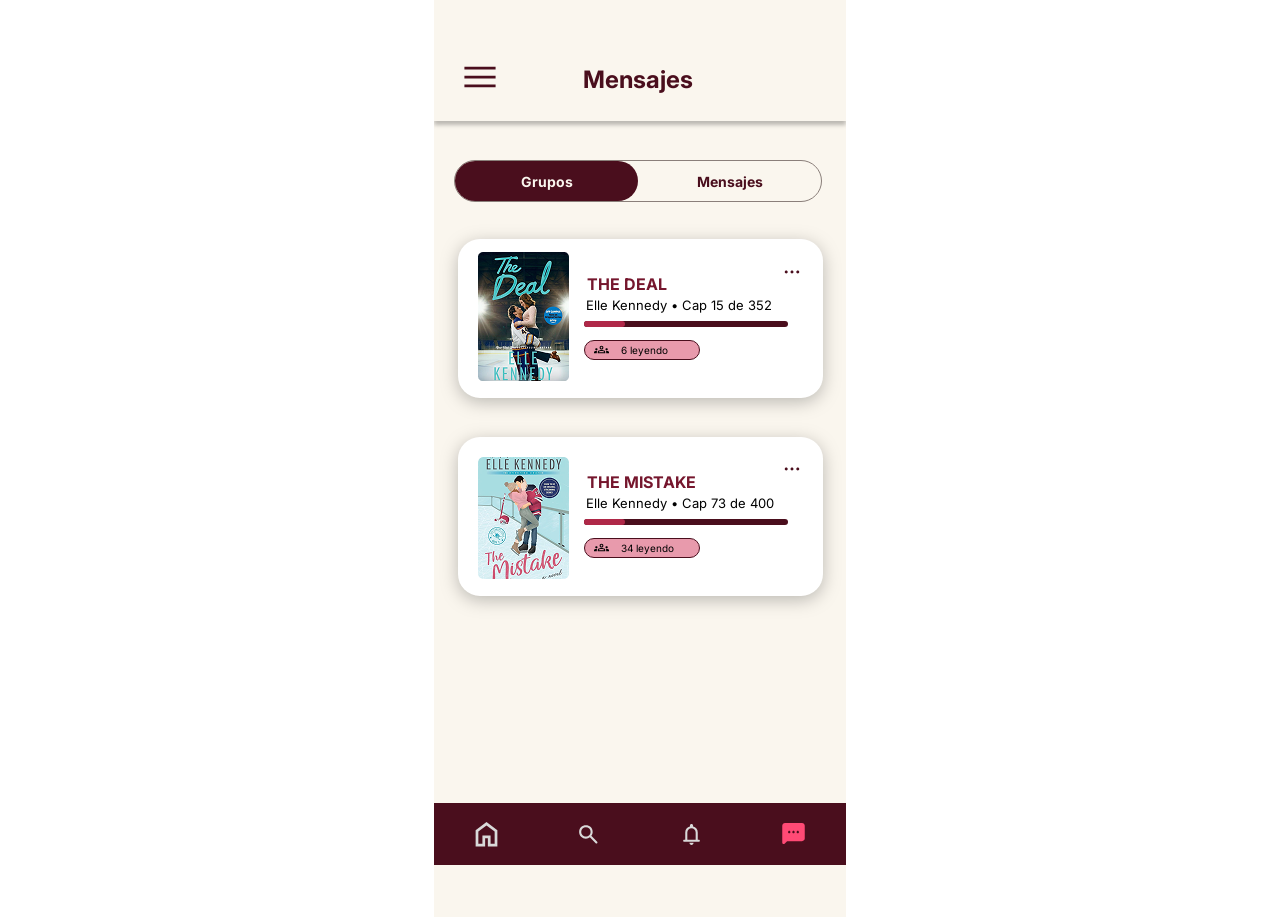
==== chatgrupales1.html @ fe2b1b78 "Add files via upload" ====
<!DOCTYPE html>
<html>
<head>
    <meta charset="utf-8">
    <meta name="viewport" content="initial-scale=1, width=device-width">
    <link rel="stylesheet" href="./chatgrupales2.css" />
    <link rel="stylesheet" href="https://fonts.googleapis.com/css2?family=Inter:wght@400;700&display=swap" />
</head>
<body>
    
    <div class="chat-grupales">
        <div class="chat-grupales-child"></div>
        <b class="mensajes">Mensajes</b>

        <div class="tab">
    <button class="tablinks active"
            onclick="mostrarGrupos(event)">
        Grupos
    </button>

    <button class="tablinks"
            onclick="mostrarMensajes(event)">
        Mensajes
    </button>
        </div>
        
        <div id="grupos">
            <button class="card1" id="cardDealBtn" aria-label="Abrir grupo The Deal" onclick="abrir()">
            <div class="card">
                <div class="card-child"></div>
            </div>
            <img class="thedeal-icon" alt="" src="thedeal.png">
            
            <div class="barprocess">
                <div class="barprocess-child"></div>
                <div class="frame"></div>
                <div class="rectangle-parent">
                    <div class="group-child"></div>
                    <div class="frame2"></div>
                </div>
            </div>
            <div class="leyendo">
                <div class="leyendo-child"></div>
                <div class="frame3"></div>
                <div class="leyendo2">6 leyendo</div>
                <img class="personas2-icon" alt="" src="personas2.svg">
            </div>
            <b class="the-deal">THE DEAL</b>
            <div class="elle-kennedy">Elle Kennedy • Cap 15 de 352</div>
        </button>
        
        
        <button class="card2" id="cardMistakeBtn" aria-label="Abrir grupo The Mistake">
            <div class="card">
                <div class="card-child"></div>
            </div>
            <div class="barprocess">
                <div class="barprocess-child"></div>
                <div class="frame"></div>
                <div class="rectangle-parent">
                    <div class="group-child"></div>
                    <div class="frame2"></div>
                </div>
            </div>
            <div class="leyendo">
                <div class="leyendo-child"></div>
                <div class="frame3"></div>
                <div class="leyendo2">34 leyendo</div>
                <img class="personas2-icon" alt="" src="personas2.svg">
            </div>
            <b class="the-deal">THE MISTAKE</b>
            <div class="elle-kennedy">Elle Kennedy • Cap 73 de 400</div>
            <div class="themistake">
                <img class="themistake-icon" alt="" src="themistake.png">
            </div>
        </button>
        
        <img class="puntos-icon" alt="" src="3puntos.svg">
        <img class="puntos-icon2" alt="" src="3puntos.svg">
        </div>

        <div id="mensajesTab">

    <button class="chat-card">
        <img src="imgperfil.svg" class="chat-img">
        <div class="chat-info">
            <div class="chat-header">
                <b>Sofía Bautista</b>
                <span>9:32 PM</span>
            </div>
            <div class="chat-preview">
                ¿Ya terminaste el capítulo 15?
            </div>
        </div>
    </button>


    <button class="chat-card chat-card2">
        <img src="imgperfil2.svg" class="chat-img">

        <div class="chat-info">
            <div class="chat-header">
                <b>Camila Ewens</b>
                <span>8:15 PM</span>
            </div>

            <div class="chat-preview">
                Te envié una recomendación 📚
            </div>
        </div>
    </button>
</div>
        
       
        <div class="nav-bar">
            <button class="nav-btn" id="navHomeBtn" aria-label="Inicio" onclick="home()">
                <img class="home-icon" alt="" src="homenormal.svg">
            </button>
            <button class="nav-btn" id="navSearchBtn" aria-label="Buscar">
                <img class="home-icon" alt="" src="search.svg">
            </button>
            <button class="nav-btn" id="navNotificationsBtn" aria-label="Notificaciones">
                <img class="home-icon" alt="" src="notifications.svg">
            </button>
            <button class="nav-btn" id="navSmsBtn" aria-label="Mensajes">
                <img class="home-icon" alt="" src="smsfill.svg">
            </button>
        </div>
        
        <img class="hamburguer-icon" alt="" src="hamburguer.svg">
        <!--<img class="sms2-icon" alt="" src="sms2.svg">-->
    </div>

<script>
    function home(){
        document.location = "home.html"
    }

    function abrir(){
        document.location = "chat1.2.html"
    }
</script>

<script>
    function mostrarGrupos(evt){

    document.getElementById("grupos").style.display = "block";
    document.getElementById("mensajesTab").style.display = "none";

    let botones = document.getElementsByClassName("tablinks");

    for(let i=0;i<botones.length;i++){
        botones[i].classList.remove("active");
    }

    evt.currentTarget.classList.add("active");

}


function mostrarMensajes(evt){

    document.getElementById("grupos").style.display = "none";
    document.getElementById("mensajesTab").style.display = "block";

    let botones = document.getElementsByClassName("tablinks");

    for(let i=0;i<botones.length;i++){
        botones[i].classList.remove("active");
    }

    evt.currentTarget.classList.add("active");

}
</script>
</body>
</html>
---- chatgrupales2.css ----
/* ============================================================
   VARIABLES GLOBALES 
   ============================================================ */
:root {
    /* Colores */
    --color-primary: #75162d;
    --color-primary-dark: #4a0e1d;
    --color-background: #faf6ee;
    --color-text-light: #faf6ee;

    /* Tipografía */
    --font-family: Inter, sans-serif;
    --font-size-base: 18px;
    --font-size-sm: 14px;
    --font-size-xs: 10px;
    --font-size-lg: 30px;

    /* Layout Fijo */
    --app-width: 412px;
    --app-height: 917px;
}

/* ============================================================
   RESET Y CENTRADO DE LA PANTALLA PRINCIPAL
   ============================================================ */
body {
    margin: 0;
    line-height: normal;
}

.chat-grupales {
    width: var(--app-width);
    height: var(--app-height);
    position: relative;
    background-color: var(--color-background);
    text-align: left;
    font-size: var(--font-size-sm);
    color: var(--color-primary-dark);
    font-family: var(--font-family);
    margin: 0 auto;         
    overflow: hidden;       
}

/* ============================================================
   ELEMENTOS 
   ============================================================ */
.chat-grupales-child {
    position: absolute;
    top: 0px;
    left: 0px;
    box-shadow: 0px 4px 4px rgba(0, 0, 0, 0.25);
    background-color: #faf6ee;
    width: 412px;
    height: 121px;
}
.barra2-icon {
    position: absolute;
    top: 865px;
    left: 0px;
    width: 412px;
    height: 52px;
    object-fit: cover;
}
.barra1-icon {
    position: absolute;
    top: 0px;
    left: 0px;
    width: 412px;
    height: 52px;
    object-fit: cover;
}
.mensajes {
    position: absolute;
    top: 65px;
    left: calc(50% - 57px);
    font-size: 24px;
}
.chat-grupales-item {
    position: absolute;
    top: 152px;
    left: calc(50% - 183px);
    border-radius: 100px;
    border: 1px solid #8a7f7a;
    box-sizing: border-box;
    width: 366px;
    height: 41px;
}
.chat-grupales-inner {
    position: absolute;
    top: 152px;
    left: calc(50% - 183px);
    border-radius: 100px;
    background-color: #4a0e1d;
    width: 193px;
    height: 41px;
}
.personas3-icon {
    position: absolute;
    top: 161px;
    left: 62px;
    width: 24px;
    height: 24px;
}
.grupos {
    position: absolute;
    top: 164px;
    left: 98px;
    color: #faf6ee;
}
.mensajes2 {
    position: absolute;
    top: 164px;
    left: 278px;
}

/* ============================================================
   TARJETAS OPTIMIZADAS COMO BOTONES INTERACTIVOS
   ============================================================ */
.card1, .card2 {
    position: absolute;
    left: calc(50% - 182px);
    width: 365px;
    height: 159px;
    font-size: 10px;
    color: #000;
    font-family: var(--font-family);
    text-align: left;
    background: none;
    border: none;
    padding: 0;
    cursor: pointer;
    outline: none;
    filter: drop-shadow(0px 4px 8.4px rgba(0, 0, 0, 0.25));
    transition: transform 0.15s ease;
}

.card1 {
    top: calc(50% - 219.5px);
}

.card2 {
    top: calc(50% - 21.5px);
}


.card1:active, .card2:active {
    transform: scale(0.99);
}

.card {
    position: absolute;
    top: calc(50% - 79.5px);
    left: calc(50% - 182.5px);
    width: 365px;
    height: 159px;
}
.card-child {
    position: absolute;
    top: calc(50% - 79.5px);
    left: calc(50% - 182.5px);
    border-radius: 22px;
    background-color: #fff;
    width: 365px;
    height: 159px;
}
.thedeal-icon {
    position: absolute;
    top: calc(50% - 66.5px);
    left: calc(50% - 162.5px);
    width: 91px;
    height: 129.2px;
    object-fit: cover;
}
.barprocess {
    position: absolute;
    top: calc(50% + 2.5px);
    left: calc(50% - 56.5px);
    width: 204px;
    height: 6.4px;
}
.barprocess-child {
    position: absolute;
    top: calc(50% - 3.2px);
    left: calc(50% - 102px);
    border-radius: 3px;
    background-color: #4a0e1d;
    width: 204px;
    height: 6.4px;
}
.frame {
    position: absolute;
    top: 1.85px;
    left: 13.14px;
    border-radius: 3px;
    width: 15px;
    height: 2.6px;
    overflow: hidden;
}
.rectangle-parent {
    position: absolute;
    top: calc(50% - 3.2px);
    left: calc(50% - 102px);
    width: 41px;
    height: 6.4px;
}
.group-child {
    position: absolute;
    top: calc(50% - 3.2px);
    left: calc(50% - 20.5px);
    border-radius: 3px;
    background-color: #af2848;
    width: 41px;
    height: 6.4px;
}
.frame2 {
    position: absolute;
    top: 1.85px;
    left: 2.64px;
    border-radius: 3px;
    width: 3px;
    height: 2.6px;
    overflow: hidden;
}
.leyendo {
    position: absolute;
    top: calc(50% + 21.5px);
    left: calc(50% - 56.5px);
    width: 116px;
    height: 19.7px;
}
.leyendo-child {
    position: absolute;
    top: calc(50% - 9.85px);
    left: calc(50% - 58px);
    border-radius: 14px;
    background-color: rgba(224, 115, 141, 0.72);
    border: 1px solid #4a0e1d;
    box-sizing: border-box;
    width: 116px;
    height: 19.7px;
}
.frame3 {
    position: absolute;
    top: 5.66px;
    left: 7.47px;
    border-radius: 3px;
    width: 8.5px;
    height: 8px;
    overflow: hidden;
}
.leyendo2 {
    position: absolute;
    top: 4px;
    left: 37px;
}
.personas2-icon {
    position: absolute;
    top: 2px;
    left: 10px;
    width: 15px;
    height: 15px;
}
.the-deal {
    position: absolute;
    top: 35px;
    left: 129px;
    font-size: 16px;
    display: inline-block;
    color: #75162d;
    width: 121px;
    height: 19px;
}
.elle-kennedy {
    position: absolute;
    top: 58px;
    left: 128px;
    font-size: 13px;
}
.themistake {
    position: absolute;
    top: calc(50% - 59.5px);
    left: calc(50% - 162.5px);
    width: 91px;
    height: 122.2px;
}
.themistake-icon {
    position: absolute;
    top: calc(50% - 61.1px);
    left: calc(50% - 45.5px);
    border-radius: 5px;
    width: 91px;
    height: 122.2px;
    object-fit: cover;
}

.puntos-icon {
    position: absolute;
    top: 260px;
    left: 346px;
    width: 24px;
    height: 24px;
    pointer-events: none; 
}
.puntos-icon2 {
    position: absolute;
    top: 457px;
    left: 346px;
    width: 24px;
    height: 24px;
    pointer-events: none; 
}
.buscar-icon {
    position: absolute;
    top: 60px;
    left: 346px;
    width: 33px;
    height: 33px;
}
.hamburguer-icon {
    position: absolute;
    top: 55px;
    left: 24px;
    width: 44px;
    height: 44px;
}
.sms2-icon {
    position: absolute;
    top: 161px;
    left: 245px;
    width: 24px;
    height: 24px;
}

/* ============================================================
   BARRA DE NAVEGACIÓN 
   ============================================================ */
.nav-bar {
    position: absolute;
    top: 803px;
    left: 0px;
    background-color: var(--color-primary-dark);
    width: var(--app-width);
    height: 62px;
    display: flex;
    align-items: center;
    justify-content: space-between;
    padding: 0 35px;
    box-sizing: border-box;
    z-index: 5;
}

.nav-btn {
    background: none;
    border: none;
    padding: 5px;
    cursor: pointer;
    display: flex;
    align-items: center;
    justify-content: center;
    outline: none;
    opacity: 1; 
    transition: transform 0.15s ease;
}

.nav-btn:active {
    transform: scale(0.88); 
}

.home-icon {
    height: 25px;
    width: 25px;
    position: relative;
    display: block;
}

/* ===========================
   TABS
=========================== */

#grupos{
    display: block;
}

.tab{
    position:absolute;
    top:160px;
    left:20px;
    width:366px;
    height:40px;
    background:var(--color-background);
    border:1px solid #8a7f7a;
    border-radius:100px;
    z-index:9999;
}

.tablinks{
    width:50%;
    height:100%;
    border:none;
    outline:none;
    float:left;
    background:transparent;
    color:var(--color-primary-dark);
    font-family:Inter,sans-serif;
    font-size:14px;
    font-weight:700;
    cursor:pointer;
}

.tablinks.active{
    background:var(--color-primary-dark);
    color:var(--color-background);
    border-radius:100px;
}

.tab button{
    width:50%;
    border:none;
    background:transparent;
    color:var(--color-primary-dark);
    font-weight:700;
    cursor:pointer;
}

.tab button.active{
    background:var(--color-primary-dark);
    color:var(--color-background);
}

/* MENSAJES */

#mensajesTab{
    display:none;
}

.chat-card{
    position:absolute;
    top:250px;
    left:21px;
    width:365px;
    height:90px;
    background:white;
    border:none;
    border-radius:20px;
    display:flex;
    align-items:center;
    padding:0 18px;
    box-shadow:0 4px 15px rgba(0,0,0,.15);
    cursor:pointer;
}

.chat-card2{
    top:360px;
}

.chat-img{
    width:55px;
    height:55px;
    border-radius:50%;
    object-fit:cover;
}

.chat-info{
    margin-left:15px;
    width:100%;
}

.chat-header{
    display:flex;
    justify-content:space-between;
    color:var(--color-primary);
    align-items: center;
    font-size:16px;
}

.chat-header span{
    color:var(--color-primary-dark);
    font-size:12px;
}

.chat-preview{
    margin-top:8px;
    font-size:14px;
    color:#4a0e1d;
    margin-left: 0;
    text-align: left;
}
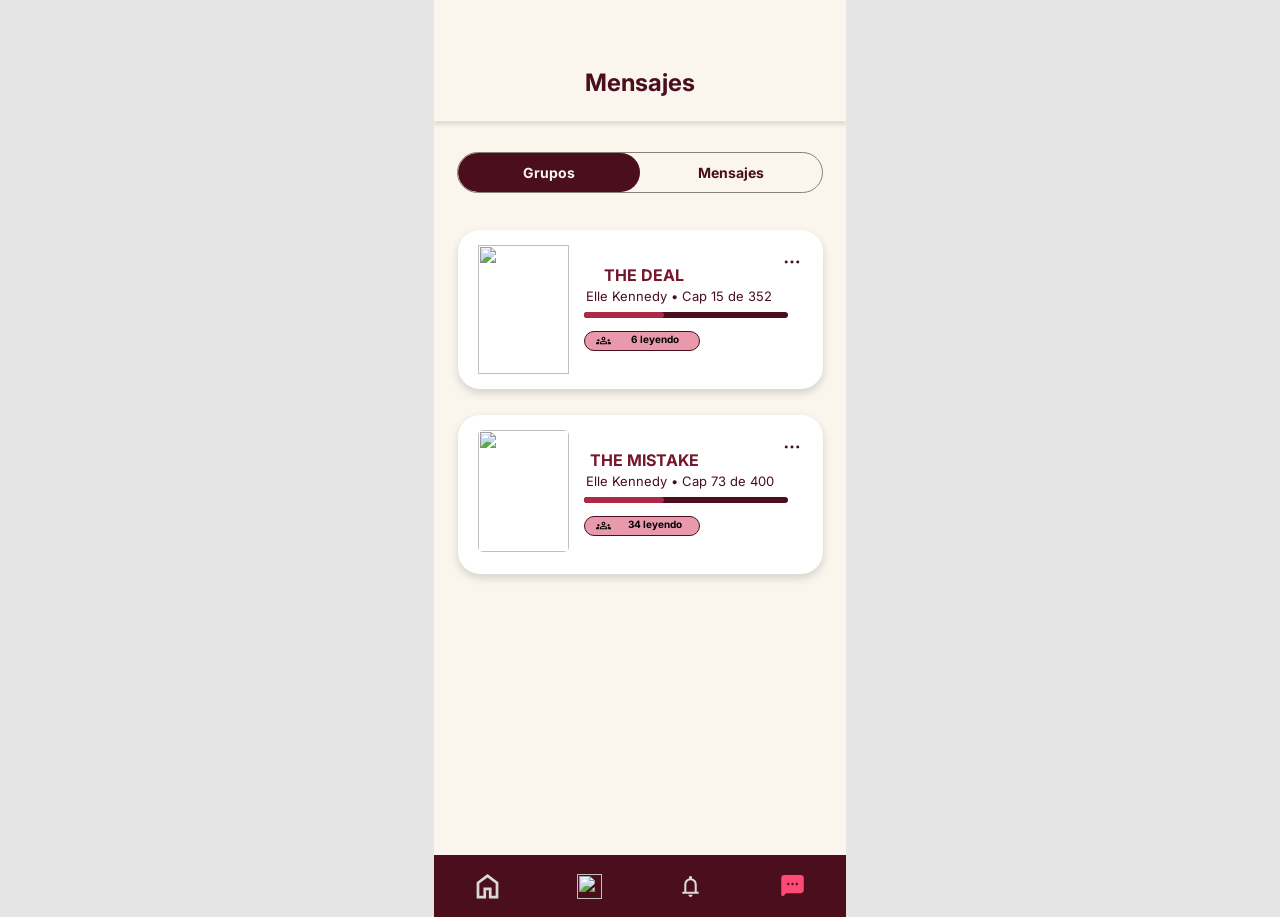
==== commit 436a2349: "Add files via upload" ====
--- a/chatgrupales1.html
+++ b/chatgrupales1.html
@@ -1,177 +1,405 @@
 <!DOCTYPE html>
-<html>
+<html lang="es">
 <head>
     <meta charset="utf-8">
     <meta name="viewport" content="initial-scale=1, width=device-width">
+    <title>Chat Space</title>
     <link rel="stylesheet" href="./chatgrupales2.css" />
     <link rel="stylesheet" href="https://fonts.googleapis.com/css2?family=Inter:wght@400;700&display=swap" />
+    <link rel="stylesheet" href="https://cdnjs.cloudflare.com/ajax/libs/font-awesome/6.5.2/css/all.min.css">
 </head>
 <body>
     
     <div class="chat-grupales">
+        
         <div class="chat-grupales-child"></div>
-        <b class="mensajes">Mensajes</b>
-
-        <div class="tab">
-    <button class="tablinks active"
-            onclick="mostrarGrupos(event)">
-        Grupos
-    </button>
-
-    <button class="tablinks"
-            onclick="mostrarMensajes(event)">
-        Mensajes
-    </button>
+        
+        <div class="chat-header-container header-principal-centrado" id="chatHeaderBox">
+            <button type="button" id="btnBack" onclick="regresarAListas()" style="display: none;">
+                <i class="fas fa-chevron-left"></i>
+            </button>
+            <img id="chatHeaderAvatar" class="chat-header-avatar" src="thedeal.png" alt="" style="display: none;">
+            <div class="chat-header-text">
+                <b class="mensajes" id="chatTitle">Mensajes</b>
+                <span id="chatSubtitle" class="chat-subtitle" style="display: none;">6 miembros leyendo</span>
+            </div>
+        </div>
+
+        <div class="tab" id="mainTabs">
+            <button class="tablinks active" onclick="mostrarGrupos(event)">
+                Grupos
+            </button>
+            <button class="tablinks" onclick="mostrarMensajes(event)">
+                Mensajes
+            </button>
         </div>
         
         <div id="grupos">
-            <button class="card1" id="cardDealBtn" aria-label="Abrir grupo The Deal" onclick="abrir()">
-            <div class="card">
-                <div class="card-child"></div>
+            <button class="card1" id="cardDealBtn" aria-label="Abrir grupo The Deal" onclick="abrirChat('THE DEAL', 'grupo_deal', 'thedeal.png', '6 miembros leyendo')">
+                <div class="card">
+                    <div class="card-child"></div>
+                </div>
+                <img class="thedeal-icon" alt="" src="thedeal.png">
+                
+                <div class="barprocess">
+                    <div class="barprocess-child"></div>
+                    <div class="frame"></div>
+                    <div class="rectangle-parent">
+                        <div class="group-child"></div>
+                        <div class="frame2"></div>
+                    </div>
+                </div>
+                <div class="leyendo">
+                    <div class="leyendo-child"></div>
+                    <div class="frame3"></div>
+                    <div class="leyendo2">6 leyendo</div>
+                    <img class="personas2-icon" alt="" src="personas2.svg">
+                </div>
+                <b class="the-deal">THE DEAL</b>
+                <div class="elle-kennedy">Elle Kennedy • Cap 15 de 352</div>
+            </button>
+            
+            <button class="card2" id="cardMistakeBtn" aria-label="Abrir grupo The Mistake" onclick="abrirChat('THE MISTAKE', 'grupo_mistake', 'themistake.png', '34 miembros leyendo')">
+                <div class="card">
+                    <div class="card-child"></div>
+                </div>
+                <div class="barprocess">
+                    <div class="barprocess-child"></div>
+                    <div class="frame"></div>
+                    <div class="rectangle-parent">
+                        <div class="group-child"></div>
+                        <div class="frame2"></div>
+                    </div>
+                </div>
+                <div class="leyendo">
+                    <div class="leyendo-child"></div>
+                    <div class="frame3"></div>
+                    <div class="leyendo2">34 leyendo</div>
+                    <img class="personas2-icon" alt="" src="personas2.svg">
+                </div>
+                <b class="the-deal">THE MISTAKE</b>
+                <div class="elle-kennedy">Elle Kennedy • Cap 73 de 400</div>
+                <div class="themistake">
+                    <img class="themistake-icon" alt="" src="themistake.png">
+                </div>
+            </button>
+            
+            <img class="puntos-icon" alt="" src="3puntos.svg">
+            <img class="puntos-icon2" alt="" src="3puntos.svg">
+        </div>
+
+        <div id="mensajesTab">
+            <button class="chat-card" onclick="abrirChat('Sofía Bautista', 'ind_sofia', 'imgperfil.svg', 'En línea')">
+                <img src="imgperfil.svg" class="chat-img" alt="">
+                <div class="chat-info">
+                    <div class="chat-header">
+                        <b>Sofía Bautista</b>
+                        <span>9:32 PM</span>
+                    </div>
+                    <div class="chat-preview">¿Ya terminaste el capítulo 15?</div>
+                </div>
+            </button>
+
+            <button class="chat-card chat-card2" onclick="abrirChat('Camila Ewens', 'ind_camila', 'imgperfil2.svg', 'En línea')">
+                <img src="imgperfil2.svg" class="chat-img" alt="">
+                <div class="chat-info">
+                    <div class="chat-header">
+                        <b>Camila Ewens</b>
+                        <span>8:15 PM</span>
+                    </div>
+                    <div class="chat-preview">Te envié una recomendación 📚</div>
+                </div>
+            </button>
+        </div>
+
+        <div id="vistaChatInterno" style="display: none;">
+            <div class="reading-status-banner" id="groupChatBanner">
+                <i class="bookmark-icon fas fa-bookmark"></i>
+                <div class="banner-info">
+                    <span class="banner-title" id="bannerTitle">Capítulo 15 de 352</span>
+                    <span class="banner-author" id="bannerAuthor">Elle Kennedy</span>
+                </div>
+                <button class="btn-read-chapter">Leer capítulo</button>
             </div>
-            <img class="thedeal-icon" alt="" src="thedeal.png">
-            
-            <div class="barprocess">
-                <div class="barprocess-child"></div>
-                <div class="frame"></div>
-                <div class="rectangle-parent">
-                    <div class="group-child"></div>
-                    <div class="frame2"></div>
+
+            <div class="chatSpace" id="chatSpaceArea">
+                <div id="chatText">
                 </div>
             </div>
-            <div class="leyendo">
-                <div class="leyendo-child"></div>
-                <div class="frame3"></div>
-                <div class="leyendo2">6 leyendo</div>
-                <img class="personas2-icon" alt="" src="personas2.svg">
+
+            <div class="quote-dropdown-menu" id="quoteDropdown">
+                <button type="button" class="dropdown-item-btn" onclick="enviarQuote()">
+                    <i class="fas fa-quote-right"></i> <span>Compartir quote</span>
+                </button>
+                <button type="button" class="dropdown-item-btn">
+                    <i class="far fa-image"></i> <span>Foto</span>
+                </button>
+                <button type="button" class="dropdown-item-btn">
+                    <i class="fas fa-download"></i> <span>Archivo</span>
+                </button>
             </div>
-            <b class="the-deal">THE DEAL</b>
-            <div class="elle-kennedy">Elle Kennedy • Cap 15 de 352</div>
-        </button>
+
+            <div class="input-chat-bar-container">
+                <div class="input-chat-bar">
+                    <button type="button" class="btn-action-plus" onclick="toggleMenu(event)">
+                        <i class="fas fa-plus"></i>
+                    </button>
+                    <form class="form-chat-send" onsubmit="event.preventDefault(); enviarMensajeTexto();">
+                        <input type="text" id="talk" placeholder="Escribe un mensaje..." autocomplete="off">
+                        <button type="submit" class="btn-send-message">
+                            <i class="fas fa-paper-plane"></i>
+                        </button>
+                    </form>
+                </div>
+            </div>
+        </div>
         
-        
-        <button class="card2" id="cardMistakeBtn" aria-label="Abrir grupo The Mistake">
-            <div class="card">
-                <div class="card-child"></div>
-            </div>
-            <div class="barprocess">
-                <div class="barprocess-child"></div>
-                <div class="frame"></div>
-                <div class="rectangle-parent">
-                    <div class="group-child"></div>
-                    <div class="frame2"></div>
-                </div>
-            </div>
-            <div class="leyendo">
-                <div class="leyendo-child"></div>
-                <div class="frame3"></div>
-                <div class="leyendo2">34 leyendo</div>
-                <img class="personas2-icon" alt="" src="personas2.svg">
-            </div>
-            <b class="the-deal">THE MISTAKE</b>
-            <div class="elle-kennedy">Elle Kennedy • Cap 73 de 400</div>
-            <div class="themistake">
-                <img class="themistake-icon" alt="" src="themistake.png">
-            </div>
-        </button>
-        
-        <img class="puntos-icon" alt="" src="3puntos.svg">
-        <img class="puntos-icon2" alt="" src="3puntos.svg">
-        </div>
-
-        <div id="mensajesTab">
-
-    <button class="chat-card">
-        <img src="imgperfil.svg" class="chat-img">
-        <div class="chat-info">
-            <div class="chat-header">
-                <b>Sofía Bautista</b>
-                <span>9:32 PM</span>
-            </div>
-            <div class="chat-preview">
-                ¿Ya terminaste el capítulo 15?
-            </div>
-        </div>
-    </button>
-
-
-    <button class="chat-card chat-card2">
-        <img src="imgperfil2.svg" class="chat-img">
-
-        <div class="chat-info">
-            <div class="chat-header">
-                <b>Camila Ewens</b>
-                <span>8:15 PM</span>
-            </div>
-
-            <div class="chat-preview">
-                Te envié una recomendación 📚
-            </div>
-        </div>
-    </button>
-</div>
-        
-       
-        <div class="nav-bar">
+        <div class="nav-bar" id="bottomNavBar">
             <button class="nav-btn" id="navHomeBtn" aria-label="Inicio" onclick="home()">
                 <img class="home-icon" alt="" src="homenormal.svg">
             </button>
             <button class="nav-btn" id="navSearchBtn" aria-label="Buscar">
                 <img class="home-icon" alt="" src="search.svg">
             </button>
-            <button class="nav-btn" id="navNotificationsBtn" aria-label="Notificaciones">
+            <button class="nav-btn" id="navNotificationsBtn" aria-label="Notificaciones" onclick="notif()">
                 <img class="home-icon" alt="" src="notifications.svg">
             </button>
-            <button class="nav-btn" id="navSmsBtn" aria-label="Mensajes">
+            <button class="nav-btn" id="navSmsBtn" aria-label="Mensajes" onclick="regresarAListas()">
                 <img class="home-icon" alt="" src="smsfill.svg">
             </button>
         </div>
+    </div>
+
+    <script>
+        const historialChats = {
+            grupo_deal: [
+                { tipo: 'recibido', usuario: 'Sofía Bautista', avatar: 'imgperfil.svg', texto: 'Garrett está DEMASIADO enamorado y ni él mismo lo quiere admitir JAJAJA', tiempo: '4:48 PM' },
+                { tipo: 'enviado', texto: 'Literal la manera en que mira a Hannah', tiempo: '4:50 PM' },
+                { tipo: 'recibido', usuario: 'Gianna Flores', avatar: 'imgperfil3.svg', texto: 'Es que ya no se siente como "fake dating" ni nada, se siente demasiado real', tiempo: '4:53 PM' },
+                { tipo: 'enviado', texto: 'EXACTOOOOOOOOOOOOOOOOO', tiempo: '4:55 PM' }
+            ],
+            grupo_mistake: [
+                { tipo: 'recibido', usuario: 'Camila Ewens', avatar: 'imgperfil2.svg', texto: '¿Qué les parece el inicio de The Mistake?', tiempo: '6:12 PM' }
+            ],
+            ind_sofia: [
+                { tipo: 'recibido', usuario: 'Sofía Bautista', avatar: 'imgperfil.svg', texto: '¿Ya terminaste el capítulo 15?', tiempo: '9:32 PM' },
+                { tipo: 'enviado', texto: 'holaaa', tiempo: '8:47 PM' }
+            ],
+            ind_camila: [
+                { tipo: 'recibido', usuario: 'Camila Ewens', avatar: 'imgperfil2.svg', texto: 'Te envié una recomendación 📚', tiempo: '8:15 PM' }
+            ]
+        };
+
+        let chatActivoActual = '';
+
+        function home(){
+            document.location = "home.html";
+        }
+
+        function mostrarGrupos(evt){
+            document.getElementById("grupos").style.display = "block";
+            document.getElementById("mensajesTab").style.display = "none";
+            document.getElementById("vistaChatInterno").style.display = "none";
+            document.getElementById("bottomNavBar").style.display = "flex";
+
+            let botones = document.getElementsByClassName("tablinks");
+            for(let i=0; i<botones.length; i++){
+                botones[i].classList.remove("active");
+            }
+            evt.currentTarget.classList.add("active");
+        }
+
+        function mostrarMensajes(evt){
+            document.getElementById("grupos").style.display = "none";
+            document.getElementById("mensajesTab").style.display = "block";
+            document.getElementById("vistaChatInterno").style.display = "none";
+            document.getElementById("bottomNavBar").style.display = "flex";
+
+            let botones = document.getElementsByClassName("tablinks");
+            for(let i=0; i<botones.length; i++){
+                botones[i].classList.remove("active");
+            }
+            evt.currentTarget.classList.add("active");
+        }
+
+        function abrirChat(nombreChat, idChat, avatarUrl, subtituloText) {
+            chatActivoActual = idChat;
+            
+            document.getElementById("chatHeaderBox").classList.remove("header-principal-centrado");
+
+            document.getElementById("grupos").style.display = "none";
+            document.getElementById("mensajesTab").style.display = "none";
+            document.getElementById("mainTabs").style.display = "none";
+            document.getElementById("bottomNavBar").style.display = "none";
+
+            document.getElementById("chatTitle").innerText = nombreChat;
+            document.getElementById("chatTitle").classList.add("activo");
+            
+            const avatarImg = document.getElementById("chatHeaderAvatar");
+            avatarImg.src = avatarUrl;
+            avatarImg.style.display = "block";
+
+            const sub = document.getElementById("chatSubtitle");
+            sub.innerText = subtituloText;
+            sub.style.display = "block";
+            
+            document.getElementById("btnBack").style.display = "block";
+            
+            const banner = document.getElementById("groupChatBanner");
+            const chatSpace = document.getElementById("chatSpaceArea");
+            if(idChat.startsWith("grupo_")) {
+                banner.style.display = "flex";
+                chatSpace.style.top = "200px";
+                if(idChat === 'grupo_mistake') {
+                    document.getElementById("bannerTitle").innerText = "Capítulo 73 de 400";
+                } else {
+                    document.getElementById("bannerTitle").innerText = "Capítulo 15 de 352";
+                }
+            } else {
+                banner.style.display = "none";
+                chatSpace.style.top = "121px";
+            }
+
+            document.getElementById("vistaChatInterno").style.display = "block";
+            renderizarMensajes();
+        }
+
+        function regresarAListas() {
+            document.getElementById("chatHeaderBox").classList.add("header-principal-centrado");
+
+            document.getElementById("mainTabs").style.display = "block";
+            document.getElementById("bottomNavBar").style.display = "flex";
+            
+            document.getElementById("btnBack").style.display = "none";
+            document.getElementById("chatHeaderAvatar").style.display = "none";
+            document.getElementById("chatSubtitle").style.display = "none";
+            
+            document.getElementById("chatTitle").innerText = "Mensajes";
+            document.getElementById("chatTitle").classList.remove("activo");
+            
+            document.getElementById("vistaChatInterno").style.display = "none";
+            document.getElementById("quoteDropdown").style.display = "none";
+
+            const tabActiva = document.querySelector(".tablinks.active");
+            if (tabActiva && tabActiva.innerText.includes("Grupos")) {
+                document.getElementById("grupos").style.display = "block";
+            } else {
+                document.getElementById("mensajesTab").style.display = "block";
+            }
+        }
+
+        function renderizarMensajes() {
+            const chatTextContainer = document.getElementById("chatText");
+            chatTextContainer.innerHTML = "";
+            
+            const mensajes = historialChats[chatActivoActual] || [];
+            
+            mensajes.forEach(msg => {
+                let htmlBurbuja = "";
+                if (msg.tipo === 'recibido') {
+                    htmlBurbuja = `
+                        <div class="msg-row msg-recibido">
+                            <img src="${msg.avatar}" class="msg-avatar-img">
+                            <div class="msg-body-box">
+                                <span class="msg-author-name">${msg.usuario}</span>
+                                <div class="msg-bubble-content">${msg.texto}</div>
+                                <span class="msg-time-stamp">${msg.tiempo}</span>
+                            </div>
+                        </div>
+                    `;
+                } else if (msg.tipo === 'enviado') {
+                    htmlBurbuja = `
+                        <div class="msg-row msg-enviado">
+                            <div class="msg-body-box">
+                                <div class="msg-bubble-content">${msg.texto}</div>
+                                <span class="msg-time-stamp">${msg.tiempo}</span>
+                            </div>
+                        </div>
+                    `;
+                } else if (msg.tipo === 'quote') {
+                    // Usamos la propiedad msg.capitulo que se guarda al crear la quote
+                    htmlBurbuja = `
+                        <div class="msg-row msg-enviado">
+                            <div class="msg-body-box">
+                                <div class="quote-card-message-bubble">
+                                    <span class="quote-mark-start">“</span>
+                                    <div class="quote-lines-simulated"></div>
+                                    <div class="quote-lines-simulated short-line"></div>
+                                    <div class="quote-lines-simulated"></div>
+                                    <span class="quote-chapter-label">Capítulo ${msg.capitulo}</span>
+                                    <span class="quote-mark-end">”</span>
+                                </div>
+                                <span class="msg-time-stamp">${msg.tiempo}</span>
+                            </div>
+                        </div>
+                    `;
+                }
+                chatTextContainer.innerHTML += htmlBurbuja;
+            });
+            
+            const container = document.getElementById("chatSpaceArea");
+            if(container) container.scrollTop = container.scrollHeight;
+        }
+
+        function obtenerHoraActual() {
+            const ahora = new Date();
+            let horas = ahora.getHours();
+            let minutes = now = ahora.getMinutes();
+            const ampm = horas >= 12 ? 'PM' : 'AM';
+            horas = horas % 12;
+            horas = horas ? horas : 12;
+            minutes = minutes < 10 ? '0' + minutes : minutes;
+            return horas + ':' + minutes + ' ' + ampm;
+        }
+
+        function enviarMensajeTexto() {
+            const inputTalk = document.getElementById("talk");
+            const texto = inputTalk.value.trim();
+            if (texto === "") return;
+
+            historialChats[chatActivoActual].push({
+                tipo: 'enviado',
+                texto: texto,
+                tiempo: obtenerHoraActual()
+            });
+
+            inputTalk.value = "";
+            renderizarMensajes();
+        }
+
+        function enviarQuote() {
         
-        <img class="hamburguer-icon" alt="" src="hamburguer.svg">
-        <!--<img class="sms2-icon" alt="" src="sms2.svg">-->
-    </div>
-
-<script>
-    function home(){
-        document.location = "home.html"
-    }
-
-    function abrir(){
-        document.location = "chat1.2.html"
-    }
-</script>
-
-<script>
-    function mostrarGrupos(evt){
-
-    document.getElementById("grupos").style.display = "block";
-    document.getElementById("mensajesTab").style.display = "none";
-
-    let botones = document.getElementsByClassName("tablinks");
-
-    for(let i=0;i<botones.length;i++){
-        botones[i].classList.remove("active");
-    }
-
-    evt.currentTarget.classList.add("active");
-
-}
-
-
-function mostrarMensajes(evt){
-
-    document.getElementById("grupos").style.display = "none";
-    document.getElementById("mensajesTab").style.display = "block";
-
-    let botones = document.getElementsByClassName("tablinks");
-
-    for(let i=0;i<botones.length;i++){
-        botones[i].classList.remove("active");
-    }
-
-    evt.currentTarget.classList.add("active");
-
-}
-</script>
+            let nroCapitulo = "15"; 
+            if (chatActivoActual === "grupo_mistake") {
+                nroCapitulo = "73";
+            }
+
+            historialChats[chatActivoActual].push({
+                tipo: 'quote',
+                capitulo: nroCapitulo,
+                tiempo: obtenerHoraActual()
+            });
+
+            document.getElementById("quoteDropdown").style.display = "none";
+            renderizarMensajes();
+        }
+
+        function toggleMenu(event) {
+            event.stopPropagation();
+            const menu = document.getElementById("quoteDropdown");
+            menu.style.display = (menu.style.display === "block") ? "none" : "block";
+        }
+
+        document.addEventListener("click", function() {
+            document.getElementById("quoteDropdown").style.display = "none";
+        });
+    </script>
+
+    <script>
+        function notif(){
+            document.location = "notificaciones.html"
+        }
+    </script>
+    
 </body>
 </html>
--- a/chatgrupales2.css
+++ b/chatgrupales2.css
@@ -2,30 +2,24 @@
    VARIABLES GLOBALES 
    ============================================================ */
 :root {
-    /* Colores */
     --color-primary: #75162d;
     --color-primary-dark: #4a0e1d;
     --color-background: #faf6ee;
     --color-text-light: #faf6ee;
-
-    /* Tipografía */
     --font-family: Inter, sans-serif;
     --font-size-base: 18px;
     --font-size-sm: 14px;
-    --font-size-xs: 10px;
-    --font-size-lg: 30px;
-
-    /* Layout Fijo */
     --app-width: 412px;
     --app-height: 917px;
 }
 
 /* ============================================================
-   RESET Y CENTRADO DE LA PANTALLA PRINCIPAL
+   RESET Y CENTRADO DEL DISPOSITIVO
    ============================================================ */
 body {
     margin: 0;
     line-height: normal;
+    background-color: #e5e5e5;
 }
 
 .chat-grupales {
@@ -37,85 +31,118 @@
     font-size: var(--font-size-sm);
     color: var(--color-primary-dark);
     font-family: var(--font-family);
-    margin: 0 auto;         
-    overflow: hidden;       
-}
-
-/* ============================================================
-   ELEMENTOS 
+    margin: 0 auto;
+    overflow: hidden;
+}
+
+/* ============================================================
+   ELEMENTOS DE CABECERA ORGANIZADOS
    ============================================================ */
 .chat-grupales-child {
     position: absolute;
     top: 0px;
     left: 0px;
-    box-shadow: 0px 4px 4px rgba(0, 0, 0, 0.25);
+    box-shadow: 0px 4px 4px rgba(0, 0, 0, 0.1);
     background-color: #faf6ee;
     width: 412px;
     height: 121px;
-}
-.barra2-icon {
-    position: absolute;
-    top: 865px;
-    left: 0px;
-    width: 412px;
-    height: 52px;
+    z-index: 10;
+}
+
+.chat-header-container {
+    position: absolute;
+    top: 55px;
+    left: 20px;
+    width: 372px;
+    height: 55px;
+    display: flex;
+    align-items: center;
+    z-index: 15;
+}
+
+#btnBack {
+    background: none;
+    border: none;
+    color: var(--color-primary-dark);
+    font-size: 22px;
+    cursor: pointer;
+    margin-right: 12px;
+    padding: 4px;
+}
+
+.chat-header-avatar {
+    width: 45px;
+    height: 45px;
+    border-radius: 50%;
     object-fit: cover;
-}
-.barra1-icon {
-    position: absolute;
-    top: 0px;
-    left: 0px;
-    width: 412px;
-    height: 52px;
-    object-fit: cover;
-}
+    margin-right: 12px;
+}
+
+.chat-header-text {
+    display: flex;
+    flex-direction: column;
+}
+
 .mensajes {
-    position: absolute;
-    top: 65px;
-    left: calc(50% - 57px);
     font-size: 24px;
-}
-.chat-grupales-item {
+    font-weight: 700;
+    color: var(--color-primary-dark);
+}
+
+.mensajes.activo {
+    font-size: 18px;
+}
+
+.chat-subtitle {
+    font-size: 13px;
+    color: #655e5a;
+    margin-top: 2px;
+}
+
+/* ============================================================
+   TABS PRINCIPALES (GRUPOS / MENSAJES)
+   ============================================================ */
+.tab {
     position: absolute;
     top: 152px;
     left: calc(50% - 183px);
-    border-radius: 100px;
+    width: 366px;
+    height: 41px;
+    background: var(--color-background);
     border: 1px solid #8a7f7a;
     box-sizing: border-box;
-    width: 366px;
-    height: 41px;
-}
-.chat-grupales-inner {
-    position: absolute;
-    top: 152px;
-    left: calc(50% - 183px);
     border-radius: 100px;
-    background-color: #4a0e1d;
-    width: 193px;
-    height: 41px;
-}
-.personas3-icon {
-    position: absolute;
-    top: 161px;
-    left: 62px;
-    width: 24px;
-    height: 24px;
-}
-.grupos {
-    position: absolute;
-    top: 164px;
-    left: 98px;
-    color: #faf6ee;
-}
-.mensajes2 {
-    position: absolute;
-    top: 164px;
-    left: 278px;
-}
-
-/* ============================================================
-   TARJETAS OPTIMIZADAS COMO BOTONES INTERACTIVOS
-   ============================================================ */
+    z-index: 20;
+    overflow: hidden;
+}
+
+.tablinks {
+    width: 50%;
+    height: 100%;
+    border: none;
+    outline: none;
+    float: left;
+    background: transparent;
+    color: var(--color-primary-dark);
+    font-family: Inter, sans-serif;
+    font-size: 14px;
+    font-weight: 700;
+    cursor: pointer;
+}
+
+.tablinks.active {
+    background: var(--color-primary-dark);
+    color: var(--color-background);
+    border-radius: 100px;
+}
+
+/* ============================================================
+   TARJETAS DE VISTA: GRUPOS
+   ============================================================ */
+#grupos {
+    display: block;
+}
+
 .card1, .card2 {
     position: absolute;
     left: calc(50% - 182px);
@@ -124,114 +151,84 @@
     font-size: 10px;
     color: #000;
     font-family: var(--font-family);
-    text-align: left;
     background: none;
     border: none;
     padding: 0;
     cursor: pointer;
     outline: none;
-    filter: drop-shadow(0px 4px 8.4px rgba(0, 0, 0, 0.25));
-    transition: transform 0.15s ease;
-}
-
-.card1 {
-    top: calc(50% - 219.5px);
-}
-
-.card2 {
-    top: calc(50% - 21.5px);
-}
-
-
-.card1:active, .card2:active {
-    transform: scale(0.99);
-}
-
-.card {
-    position: absolute;
-    top: calc(50% - 79.5px);
-    left: calc(50% - 182.5px);
+}
+
+.card1 { top: 230px; }
+.card2 { top: 415px; }
+
+.card-child {
+    position: absolute;
+    top: 0px;
+    left: 0px;
+    border-radius: 22px;
+    background-color: #fff;
+    box-shadow: 0px 4px 8.4px rgba(0, 0, 0, 0.15);
     width: 365px;
     height: 159px;
 }
-.card-child {
-    position: absolute;
-    top: calc(50% - 79.5px);
-    left: calc(50% - 182.5px);
-    border-radius: 22px;
-    background-color: #fff;
-    width: 365px;
-    height: 159px;
-}
+
 .thedeal-icon {
     position: absolute;
-    top: calc(50% - 66.5px);
-    left: calc(50% - 162.5px);
+    top: 15px;
+    left: 20px;
     width: 91px;
-    height: 129.2px;
+    height: 129px;
     object-fit: cover;
 }
+
 .barprocess {
     position: absolute;
-    top: calc(50% + 2.5px);
-    left: calc(50% - 56.5px);
+    top: 82px;
+    left: 126px;
     width: 204px;
     height: 6.4px;
 }
+
 .barprocess-child {
     position: absolute;
-    top: calc(50% - 3.2px);
-    left: calc(50% - 102px);
+    top: 0px;
+    left: 0px;
     border-radius: 3px;
     background-color: #4a0e1d;
     width: 204px;
     height: 6.4px;
 }
-.frame {
-    position: absolute;
-    top: 1.85px;
-    left: 13.14px;
-    border-radius: 3px;
-    width: 15px;
-    height: 2.6px;
-    overflow: hidden;
-}
+
 .rectangle-parent {
     position: absolute;
-    top: calc(50% - 3.2px);
-    left: calc(50% - 102px);
+    top: 0px;
+    left: 0px;
     width: 41px;
     height: 6.4px;
 }
+
 .group-child {
     position: absolute;
-    top: calc(50% - 3.2px);
-    left: calc(50% - 20.5px);
+    top: 0px;
+    left: 0px;
     border-radius: 3px;
     background-color: #af2848;
-    width: 41px;
+    width: 80px;
     height: 6.4px;
 }
-.frame2 {
-    position: absolute;
-    top: 1.85px;
-    left: 2.64px;
-    border-radius: 3px;
-    width: 3px;
-    height: 2.6px;
-    overflow: hidden;
-}
+
 .leyendo {
     position: absolute;
-    top: calc(50% + 21.5px);
-    left: calc(50% - 56.5px);
+    top: 101px;
+    left: 126px;
     width: 116px;
     height: 19.7px;
 }
+
 .leyendo-child {
     position: absolute;
-    top: calc(50% - 9.85px);
-    left: calc(50% - 58px);
+    top: 0px;
+    left: 0px;
     border-radius: 14px;
     background-color: rgba(224, 115, 141, 0.72);
     border: 1px solid #4a0e1d;
@@ -239,27 +236,25 @@
     width: 116px;
     height: 19.7px;
 }
-.frame3 {
-    position: absolute;
-    top: 5.66px;
-    left: 7.47px;
-    border-radius: 3px;
-    width: 8.5px;
-    height: 8px;
-    overflow: hidden;
-}
+
 .leyendo2 {
     position: absolute;
-    top: 4px;
-    left: 37px;
-}
+    top: 2px;
+    left: 35px;
+    font-weight: 700;
+    display: inline-block;
+    width: 71px;
+    height: 13px;
+}
+
 .personas2-icon {
     position: absolute;
     top: 2px;
-    left: 10px;
+    left: 12px;
     width: 15px;
     height: 15px;
 }
+
 .the-deal {
     position: absolute;
     top: 35px;
@@ -267,76 +262,108 @@
     font-size: 16px;
     display: inline-block;
     color: #75162d;
-    width: 121px;
-    height: 19px;
-}
+    width: 114px;
+    height: 18px;
+}
+
 .elle-kennedy {
     position: absolute;
     top: 58px;
     left: 128px;
     font-size: 13px;
-}
+    color: #4a0e1d;
+}
+
 .themistake {
     position: absolute;
-    top: calc(50% - 59.5px);
-    left: calc(50% - 162.5px);
+    top: 15px;
+    left: 20px;
     width: 91px;
-    height: 122.2px;
-}
+    height: 122px;
+}
+
 .themistake-icon {
     position: absolute;
-    top: calc(50% - 61.1px);
-    left: calc(50% - 45.5px);
+    top: 0px;
+    left: 0px;
     border-radius: 5px;
     width: 91px;
-    height: 122.2px;
+    height: 122px;
     object-fit: cover;
 }
 
-.puntos-icon {
-    position: absolute;
-    top: 260px;
-    left: 346px;
+.puntos-icon, .puntos-icon2 {
+    position: absolute;
     width: 24px;
     height: 24px;
-    pointer-events: none; 
-}
-.puntos-icon2 {
-    position: absolute;
-    top: 457px;
     left: 346px;
-    width: 24px;
-    height: 24px;
-    pointer-events: none; 
-}
-.buscar-icon {
-    position: absolute;
-    top: 60px;
-    left: 346px;
-    width: 33px;
-    height: 33px;
-}
-.hamburguer-icon {
-    position: absolute;
-    top: 55px;
-    left: 24px;
-    width: 44px;
-    height: 44px;
-}
-.sms2-icon {
-    position: absolute;
-    top: 161px;
-    left: 245px;
-    width: 24px;
-    height: 24px;
-}
-
-/* ============================================================
-   BARRA DE NAVEGACIÓN 
+}
+.puntos-icon { top: 250px; }
+.puntos-icon2 { top: 435px; }
+
+/* ============================================================
+   PESTAÑA VISTA: MENSAJES DIRECTOS
+   ============================================================ */
+#mensajesTab {
+    display: none;
+}
+
+.chat-card {
+    position: absolute;
+    top: 250px;
+    left: 21px;
+    width: 365px;
+    height: 90px;
+    background: white;
+    border: none;
+    border-radius: 20px;
+    display: flex;
+    align-items: center;
+    padding: 0 18px;
+    box-shadow: 0 4px 15px rgba(0,0,0,.12);
+    cursor: pointer;
+}
+
+.chat-card2 { top: 365px; }
+
+.chat-img {
+    width: 55px;
+    height: 55px;
+    border-radius: 50%;
+    object-fit: cover;
+}
+
+.chat-info {
+    margin-left: 15px;
+    flex: 1;
+}
+
+.chat-header {
+    display: flex;
+    justify-content: space-between;
+    align-items: center;
+    font-size: 16px;
+    color: var(--color-primary);
+}
+
+.chat-header span {
+    font-size: 12px;
+    color: #8a7f7a;
+}
+
+.chat-preview {
+    font-size: 14px;
+    color: var(--color-primary-dark);
+    margin-top: 6px;
+    text-align: left;
+}
+
+/* ============================================================
+   BARRA DE NAVEGACIÓN INFERIOR PRINCIPAL (FIXED)
    ============================================================ */
 .nav-bar {
     position: absolute;
-    top: 803px;
+    top: 855px;
     left: 0px;
     background-color: var(--color-primary-dark);
     width: var(--app-width);
@@ -346,142 +373,294 @@
     justify-content: space-between;
     padding: 0 35px;
     box-sizing: border-box;
-    z-index: 5;
+    z-index: 100;
 }
 
 .nav-btn {
     background: none;
     border: none;
-    padding: 5px;
-    cursor: pointer;
-    display: flex;
-    align-items: center;
-    justify-content: center;
-    outline: none;
-    opacity: 1; 
-    transition: transform 0.15s ease;
-}
-
-.nav-btn:active {
-    transform: scale(0.88); 
+    cursor: pointer;
 }
 
 .home-icon {
     height: 25px;
     width: 25px;
+    display: block;
+}
+
+/* ============================================================
+   INTERFAZ DE CHATS INTERNOS ADAPTADOS A TUS CAPTURAS
+   ============================================================ */
+.reading-status-banner {
+    position: absolute;
+    top: 135px;
+    left: 24px;
+    width: 364px;
+    height: 54px;
+    background-color: #ebdcb9;
+    border-radius: 27px;
+    display: flex;
+    align-items: center;
+    padding: 0 16px;
+    box-sizing: border-box;
+    z-index: 5;
+}
+
+.bookmark-icon {
+    font-size: 22px;
+    color: var(--color-primary-dark);
+    margin-right: 14px;
+}
+
+.banner-info {
+    display: flex;
+    flex-direction: column;
+    flex: 1;
+}
+
+.banner-title {
+    font-size: 13px;
+    font-weight: 700;
+    color: var(--color-primary-dark);
+}
+
+.banner-author {
+    font-size: 11px;
+    color: #655e5a;
+}
+
+.btn-read-chapter {
+    background: transparent;
+    border: 1px solid var(--color-primary-dark);
+    color: var(--color-primary-dark);
+    border-radius: 20px;
+    padding: 5px 12px;
+    font-size: 11px;
+    font-weight: 700;
+    cursor: pointer;
+}
+
+.chatSpace {
+    position: absolute;
+    left: 0;
+    width: 412px;
+    bottom: 95px; 
+    overflow-y: auto;
+    padding: 10px 24px;
+    box-sizing: border-box;
+}
+
+#chatText {
+    display: flex;
+    flex-direction: column;
+    gap: 14px;
+}
+
+.msg-row {
+    display: flex;
+    max-width: 82%;
+}
+
+.msg-recibido {
+    align-self: flex-start;
+    gap: 10px;
+}
+
+.msg-enviado {
+    align-self: flex-end;
+    flex-direction: row-reverse;
+}
+
+.msg-avatar-img {
+    width: 38px;
+    height: 38px;
+    border-radius: 50%;
+    object-fit: cover;
+    margin-top: 4px;
+}
+
+.msg-body-box {
+    display: flex;
+    flex-direction: column;
+}
+
+.msg-author-name {
+    font-size: 11px;
+    font-weight: 700;
+    color: var(--color-primary-dark);
+    margin-left: 4px;
+    margin-bottom: 2px;
+}
+
+.msg-bubble-content {
+    padding: 12px 16px;
+    font-size: 14px;
+    border-radius: 18px;
+    line-height: 1.4;
+}
+
+.msg-recibido .msg-bubble-content {
+    background-color: #ffffff;
+    color: #000000;
+    border-top-left-radius: 4px;
+    box-shadow: 0 1px 2px rgba(0,0,0,0.08);
+}
+
+.msg-enviado .msg-bubble-content {
+    background-color: #e0738d;
+    color: #ffffff;
+    border-top-right-radius: 4px;
+}
+
+.msg-time-stamp {
+    font-size: 10px;
+    color: #8a7f7a;
+    margin-top: 4px;
+    align-self: flex-end;
+}
+
+/* ============================================================
+   BARRA DE ENTRADA OVALADA EXACTA A LA IMAGEN
+   ============================================================ */
+.input-chat-bar-container {
+    position: absolute;
+    bottom: 22px;
+    left: 0;
+    width: 412px;
+    display: flex;
+    justify-content: center;
+    z-index: 80;
+}
+
+.input-chat-bar {
+    width: 364px;
+    height: 56px;
+    background-color: #ebdcb9;
+    border-radius: 30px;
+    display: flex;
+    align-items: center;
+    padding: 0 8px 0 10px;
+    box-sizing: border-box;
+}
+
+.btn-action-plus {
+    width: 40px;
+    height: 40px;
+    border-radius: 50%;
+    background-color: #4a0e1d;
+    color: #ffffff;
+    border: none;
+    font-size: 18px;
+    cursor: pointer;
+    display: flex;
+    align-items: center;
+    justify-content: center;
+}
+
+.form-chat-send {
+    flex: 1;
+    display: flex;
+    align-items: center;
+    margin-left: 12px;
+}
+
+.form-chat-send input {
+    flex: 1;
+    background: transparent;
+    border: none;
+    outline: none;
+    font-size: 14px;
+    color: #4a0e1d;
+}
+
+.form-chat-send input::placeholder {
+    color: #8a7f7a;
+}
+
+.btn-send-message {
+    background: none;
+    border: none;
+    color: #4a0e1d;
+    font-size: 18px;
+    cursor: pointer;
+    padding: 0 8px;
+}
+
+
+.quote-dropdown-menu {
+    display: none;
+    position: absolute;
+    bottom: 85px; 
+    left: 36px;
+    background-color: #ebdcb9;
+    border-radius: 16px;
+    width: 165px;
+    box-shadow: 0 4px 12px rgba(0,0,0,0.15);
+    z-index: 99;
+    overflow: hidden;
+}
+
+.dropdown-item-btn {
+    width: 100%;
+    background: none;
+    border: none;
+    padding: 12px 16px;
+    display: flex;
+    align-items: center;
+    gap: 12px;
+    font-size: 13px;
+    color: var(--color-primary-dark);
+    cursor: pointer;
+    text-align: left;
+}
+
+.dropdown-item-btn:hover {
+    background-color: rgba(74, 14, 29, 0.05);
+}
+
+/* BURBUJA ESTILO DISEÑO QUOTE TARJETA */
+.quote-card-message-bubble {
+    background-color: #ebdcb9;
+    border-radius: 22px;
+    border-top-right-radius: 4px;
+    padding: 24px;
+    width: 250px;
     position: relative;
+    box-sizing: border-box;
+}
+
+.quote-mark-start, .quote-mark-end {
+    font-size: 36px;
+    color: #75162d;
+    position: absolute;
+    font-family: serif;
+    font-weight: bold;
+}
+
+.quote-mark-start { top: 8px; left: 12px; }
+.quote-mark-end { bottom: 15px; right: 15px; }
+
+.quote-lines-simulated {
+    height: 4px;
+    background-color: #4a0e1d;
+    margin: 6px 0 6px 22px;
+    width: 75%;
+    border-radius: 2px;
+}
+
+.quote-lines-simulated.short-line { width: 55%; }
+
+.quote-chapter-label {
     display: block;
-}
-
-/* ===========================
-   TABS
-=========================== */
-
-#grupos{
-    display: block;
-}
-
-.tab{
-    position:absolute;
-    top:160px;
-    left:20px;
-    width:366px;
-    height:40px;
-    background:var(--color-background);
-    border:1px solid #8a7f7a;
-    border-radius:100px;
-    z-index:9999;
-}
-
-.tablinks{
-    width:50%;
-    height:100%;
-    border:none;
-    outline:none;
-    float:left;
-    background:transparent;
-    color:var(--color-primary-dark);
-    font-family:Inter,sans-serif;
-    font-size:14px;
-    font-weight:700;
-    cursor:pointer;
-}
-
-.tablinks.active{
-    background:var(--color-primary-dark);
-    color:var(--color-background);
-    border-radius:100px;
-}
-
-.tab button{
-    width:50%;
-    border:none;
-    background:transparent;
-    color:var(--color-primary-dark);
-    font-weight:700;
-    cursor:pointer;
-}
-
-.tab button.active{
-    background:var(--color-primary-dark);
-    color:var(--color-background);
-}
-
-/* MENSAJES */
-
-#mensajesTab{
-    display:none;
-}
-
-.chat-card{
-    position:absolute;
-    top:250px;
-    left:21px;
-    width:365px;
-    height:90px;
-    background:white;
-    border:none;
-    border-radius:20px;
-    display:flex;
-    align-items:center;
-    padding:0 18px;
-    box-shadow:0 4px 15px rgba(0,0,0,.15);
-    cursor:pointer;
-}
-
-.chat-card2{
-    top:360px;
-}
-
-.chat-img{
-    width:55px;
-    height:55px;
-    border-radius:50%;
-    object-fit:cover;
-}
-
-.chat-info{
-    margin-left:15px;
-    width:100%;
-}
-
-.chat-header{
-    display:flex;
-    justify-content:space-between;
-    color:var(--color-primary);
-    align-items: center;
-    font-size:16px;
-}
-
-.chat-header span{
-    color:var(--color-primary-dark);
-    font-size:12px;
-}
-
-.chat-preview{
-    margin-top:8px;
-    font-size:14px;
-    color:#4a0e1d;
-    margin-left: 0;
-    text-align: left;
+    font-size: 12px;
+    font-weight: 700;
+    margin: 14px 0 0 22px;
+    color: #4a0e1d;
+}
+
+/* ============================================================
+   NUEVA REGLA EXCLUSIVA PARA EL CENTRADO PRINCIPAL
+   ============================================================ */
+.header-principal-centrado {
+    justify-content: center !important;
 }
